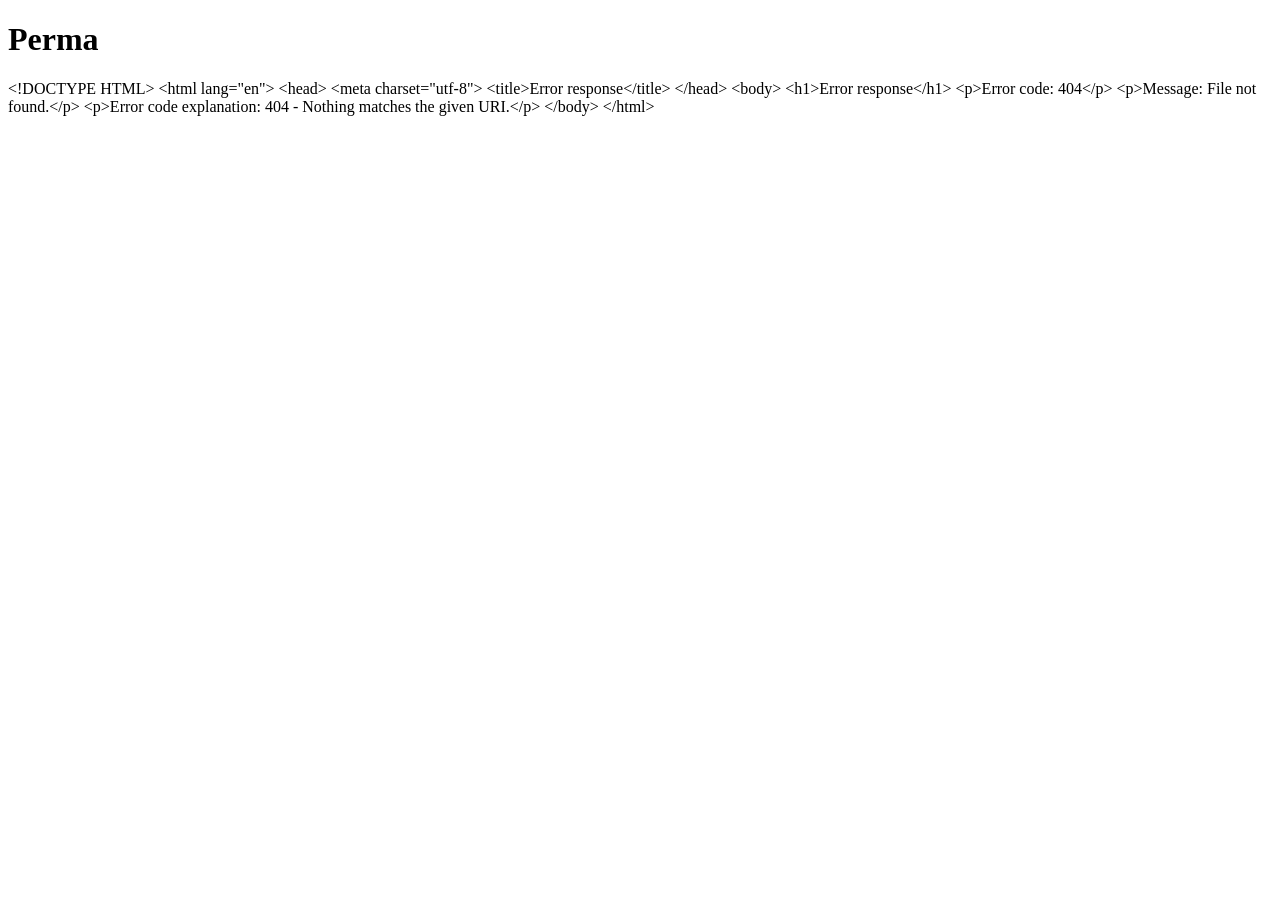
==== public/index.html @ 7ca42eac "Initial commit. First setup." ====
<!doctype html>
<html>
<head>
    <meta charset="utf-8">
    <title>Perma</title>
</head>
<body>
<h1>Perma</h1>
<p id="msg">Laden...</p>
<script>
    fetch('/api/hello')
        .then(r => r.text())
        .then(t => document.getElementById('msg').textContent = t);
</script>
</body>
</html>
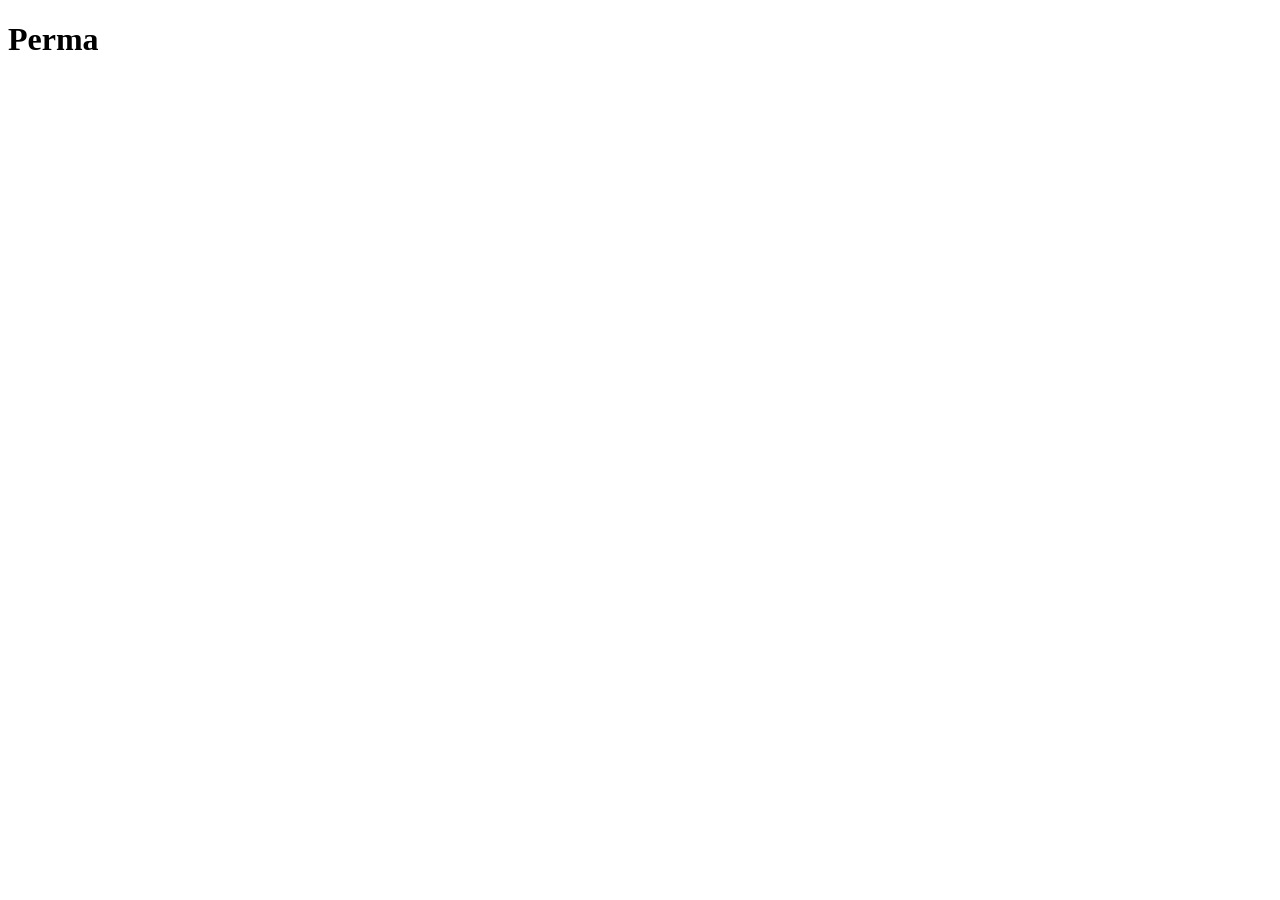
==== commit 02525802: "Product klasse toegevoegd" ====
--- a/public/index.html
+++ b/public/index.html
@@ -6,11 +6,20 @@
 </head>
 <body>
 <h1>Perma</h1>
-<p id="msg">Laden...</p>
+<div id="grid"></div>
 <script>
-    fetch('/api/hello')
-        .then(r => r.text())
-        .then(t => document.getElementById('msg').textContent = t);
+    fetch('/api/products')
+        .then(r => r.json())
+        .then(products => {
+            const grid = document.getElementById('grid');
+            grid.innerHTML = products.map(p => `
+        <div>
+          <h2>${p.name}</h2>
+          <p>${p.category} - €${p.price}</p>
+          <p>${p.description}</p>
+        </div>
+      `).join('');
+        });
 </script>
 </body>
 </html>
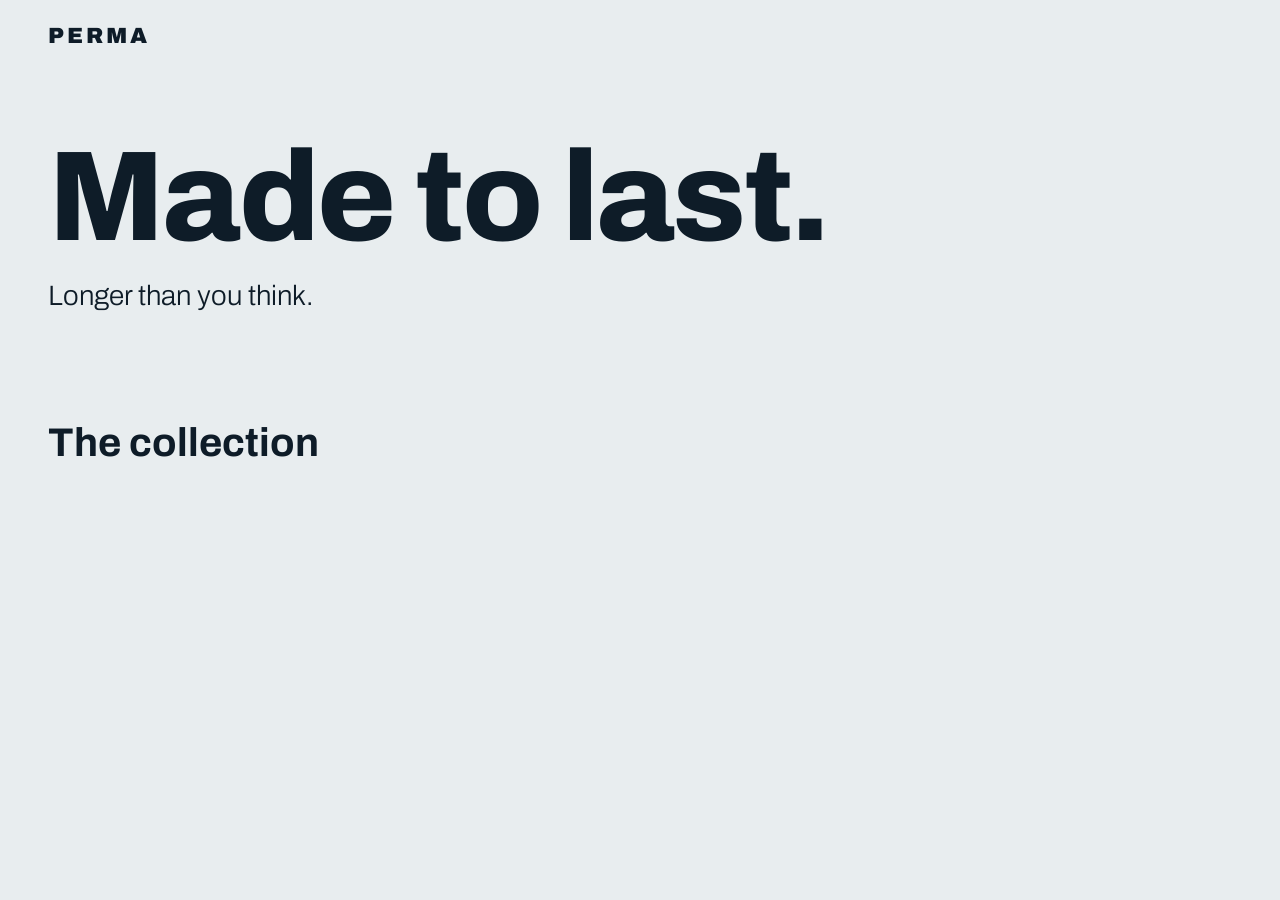
==== commit bec41217: "Conceptversie frontend webshop toegevoegd" ====
--- a/public/index.html
+++ b/public/index.html
@@ -1,25 +1,43 @@
 <!doctype html>
-<html>
+<html lang="en">
 <head>
     <meta charset="utf-8">
+    <meta name="viewport" content="width=device-width, initial-scale=1">
     <title>Perma</title>
+    <link href="https://fonts.googleapis.com/css2?family=Archivo:wght@300;500;800;900&display=swap" rel="stylesheet">
+    <link rel="stylesheet" href="css/style.css">
 </head>
 <body>
-<h1>Perma</h1>
-<div id="grid"></div>
+
+<header>
+    <span class="logo">PERMA</span>
+</header>
+
+<section class="hero">
+    <h1>Made to last.</h1>
+    <p>Longer than you think.</p>
+</section>
+
+<section class="shop">
+    <h2>The collection</h2>
+    <div id="grid" class="grid"></div>
+</section>
+
 <script>
     fetch('/api/products')
         .then(r => r.json())
         .then(products => {
             const grid = document.getElementById('grid');
             grid.innerHTML = products.map(p => `
-        <div>
-          <h2>${p.name}</h2>
-          <p>${p.category} - €${p.price}</p>
-          <p>${p.description}</p>
-        </div>
-      `).join('');
+          <article class="card">
+            <div class="picture"></div>
+            <h3>${p.name}</h3>
+            <p class="category">${p.category}</p>
+            <p class="price">€${p.price}</p>
+          </article>
+        `).join('');
         });
 </script>
+
 </body>
 </html>
--- a/public/css/style.css
+++ b/public/css/style.css
@@ -0,0 +1,86 @@
+:root {
+    --rain: #E8EDEF;
+    --panel: #DAE2E6;
+    --sea: #0E1C28;
+    --soft: #4A5B68;
+    --bead: #2D4BFF;
+}
+
+* { box-sizing: border-box; }
+
+body {
+    margin: 0;
+    background: var(--rain);
+    color: var(--sea);
+    font-family: 'Archivo', system-ui, sans-serif;
+    font-size: 18px;
+    line-height: 1.5;
+}
+
+header {
+    display: flex;
+    justify-content: space-between;
+    align-items: center;
+    padding: 20px 48px;
+}
+
+.logo {
+    font-weight: 900;
+    letter-spacing: 0.14em;
+    font-size: 22px;
+}
+
+.hero {
+    padding: 64px 48px;
+}
+
+.hero h1 {
+    font-size: clamp(48px, 10vw, 140px);
+    line-height: 0.95;
+    font-weight: 800;
+    letter-spacing: -0.02em;
+    margin: 0 0 16px;
+}
+
+.hero p {
+    font-size: 28px;
+    font-weight: 300;
+    margin: 0;
+}
+
+.shop {
+    padding: 32px 48px 80px;
+}
+
+.shop h2 {
+    font-size: 40px;
+    margin: 0 0 32px;
+}
+
+.grid {
+    display: grid;
+    grid-template-columns: repeat(auto-fill, minmax(240px, 1fr));
+    gap: 32px 24px;
+}
+
+.card .picture {
+    background: var(--panel);
+    aspect-ratio: 4 / 5;
+    border-radius: 6px;
+}
+
+.card h3 {
+    margin: 16px 0 0;
+    font-size: 20px;
+}
+
+.card .category {
+    color: var(--soft);
+    margin: 0;
+    font-size: 16px;
+}
+
+.card .price {
+    font-weight: 600;
+    margin: 4px 0 0;
+}
